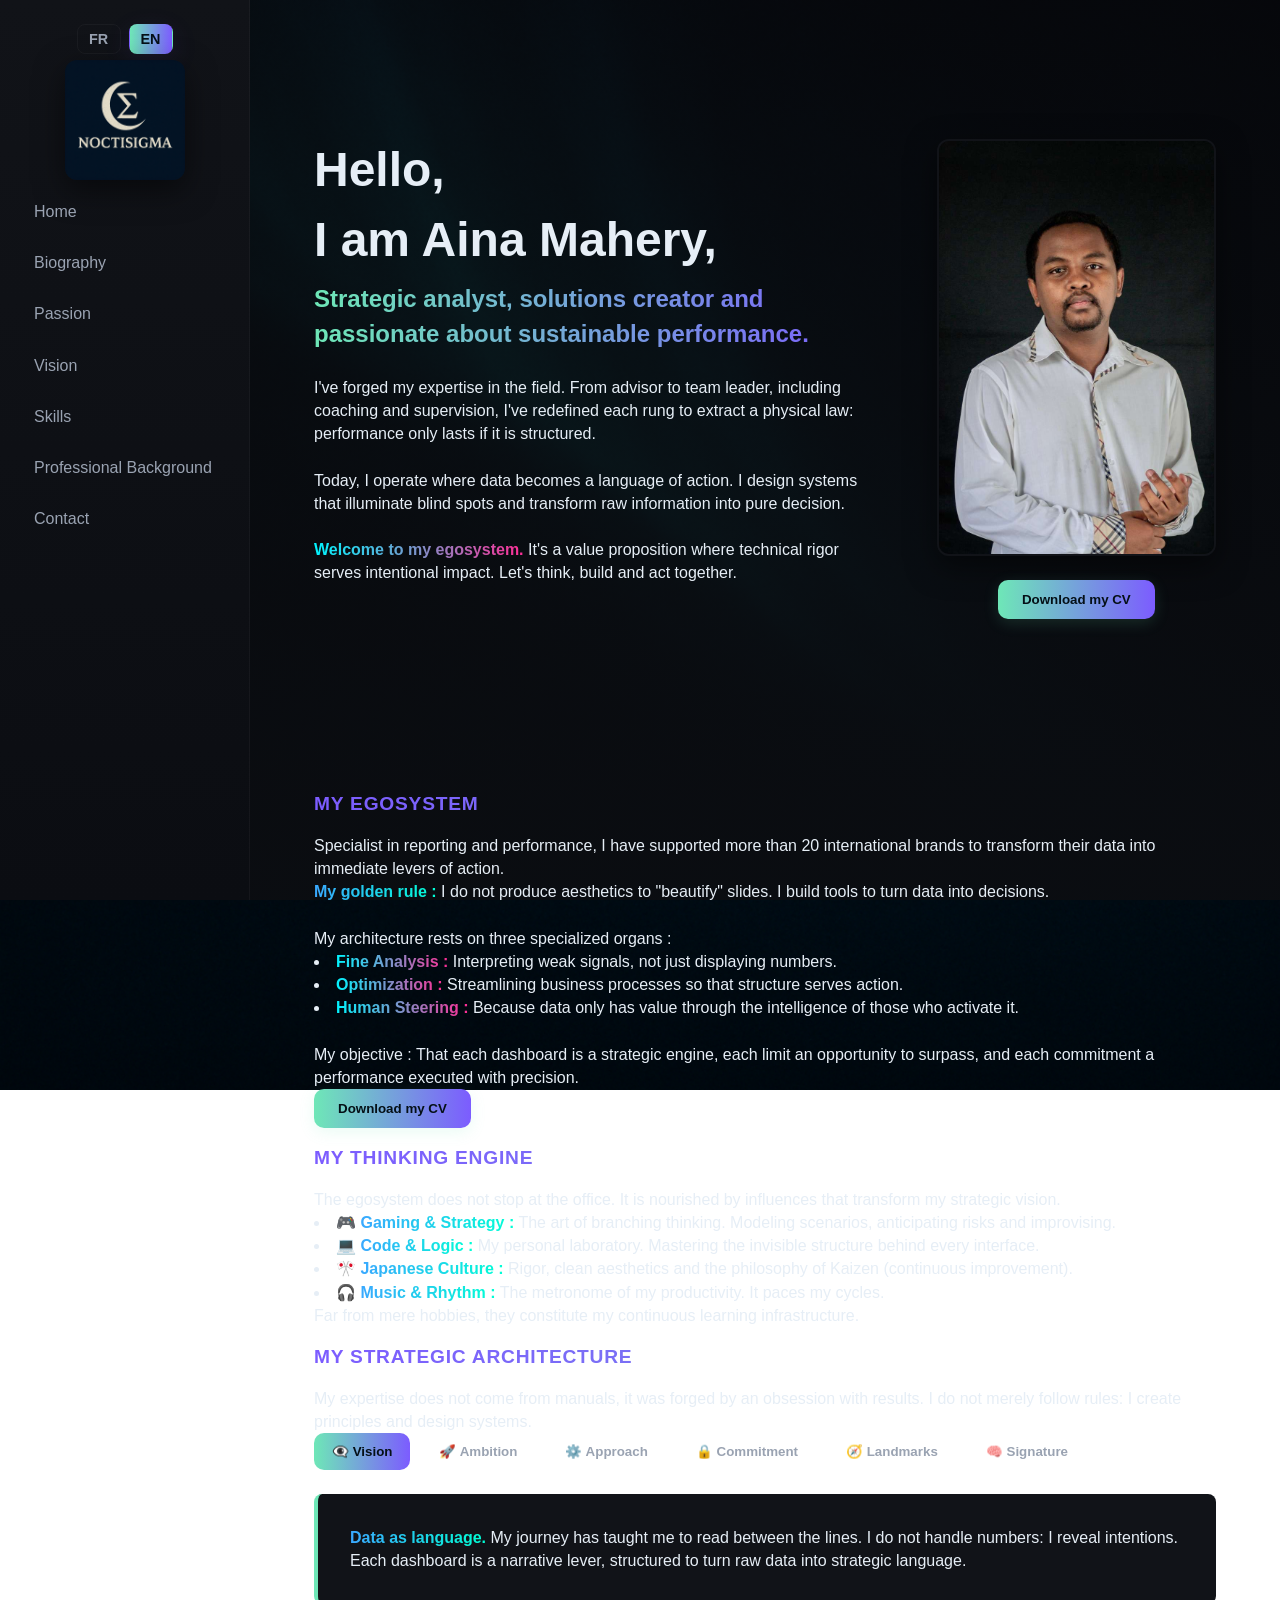
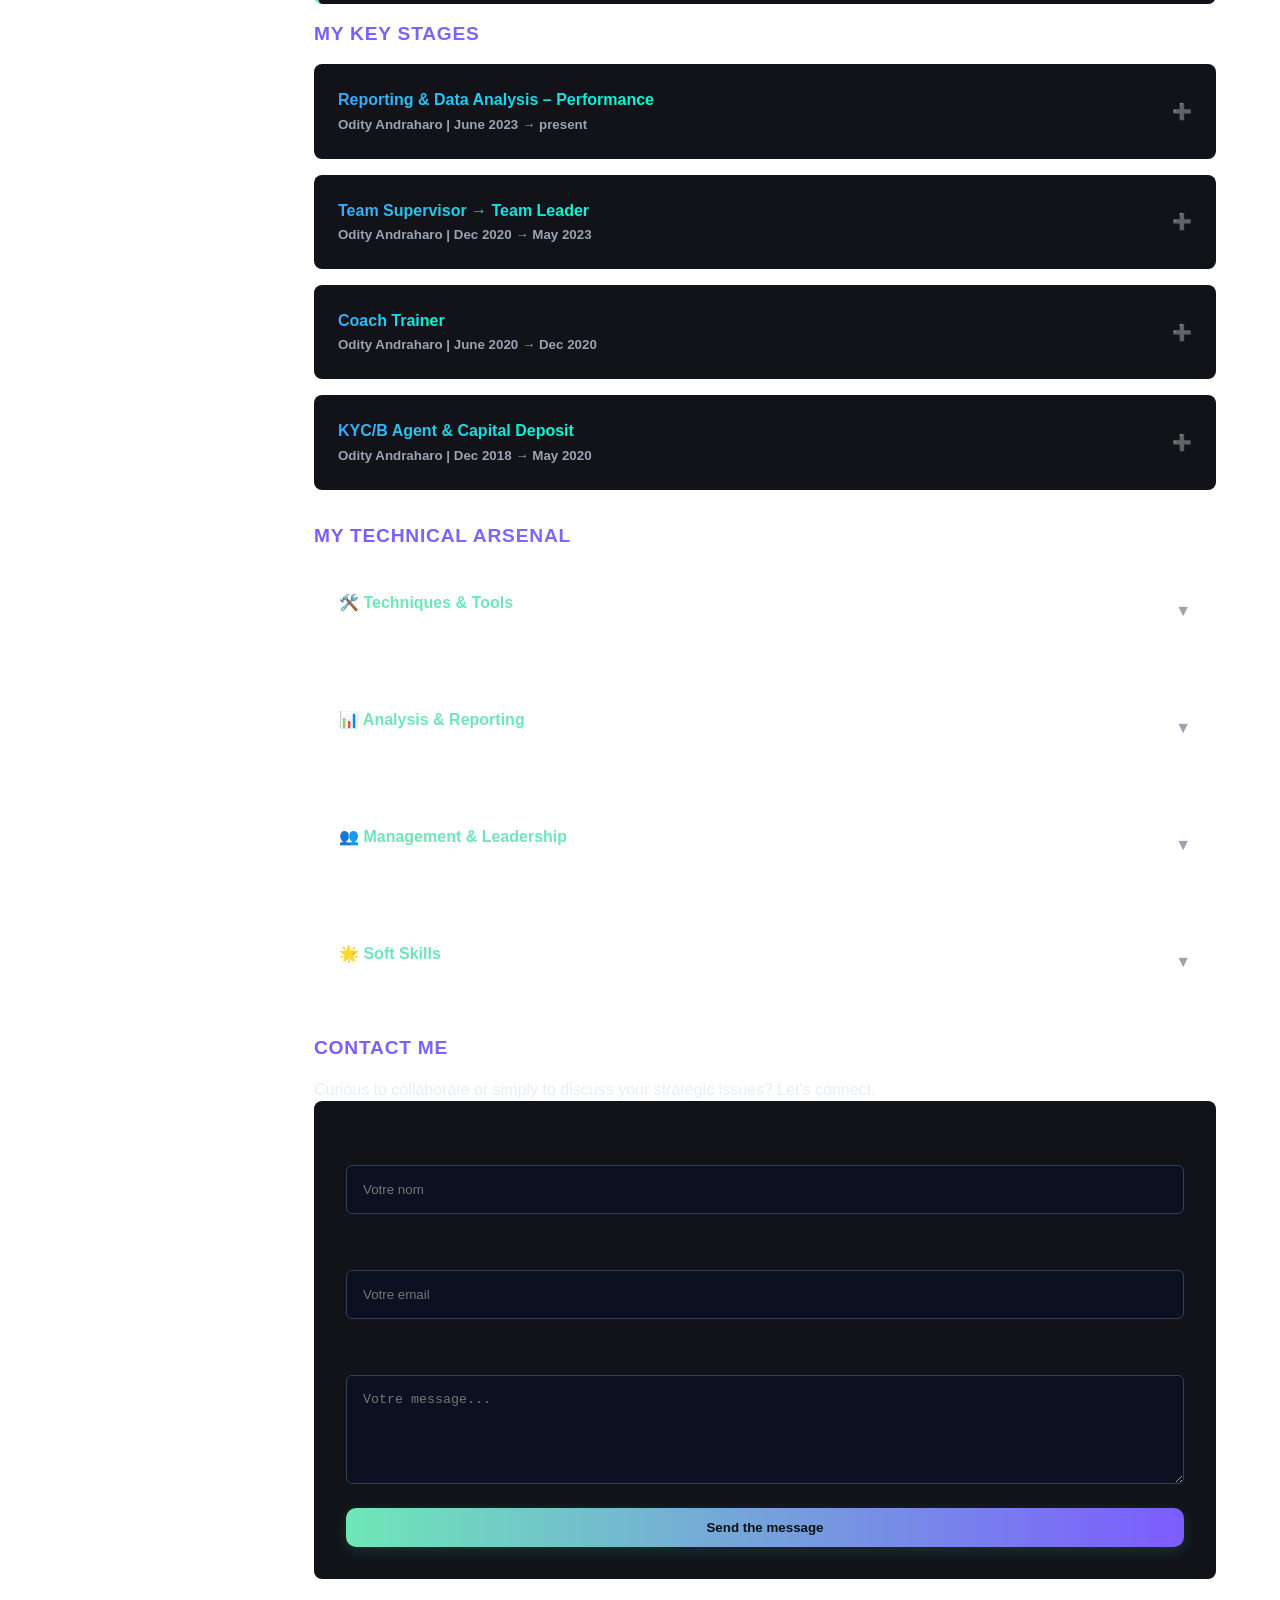
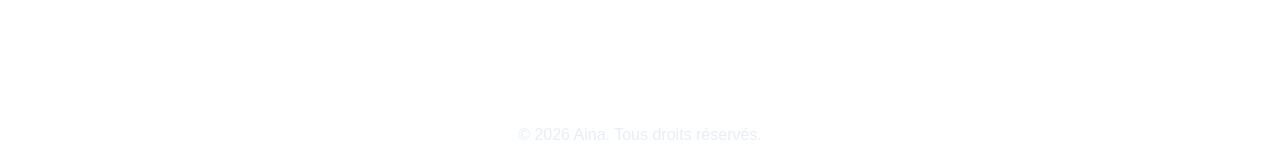
==== index.html @ 8b0f6bcb "Refactor index.html for improved structure and functionality Updated the HTML structure and added la" ====
<!DOCTYPE html>
<html lang="fr">
<head>
  <meta charset="UTF-8">
  <meta name="viewport" content="width=device-width, initial-scale=1.0, maximum-scale=1.0, user-scalable=no">
  <title>Noctisigma - Portfolio</title>
  <meta name="description" content="Portfolio d'analyste stratégique — reporting, optimisation et solutions data.">
  <link rel="icon" href="favicon.ico" />
  <link rel="stylesheet" href="form-pt.css" />
</head>
<body>
  <header>
<nav class="sidebar">
<div class="lang-switch" role="toolbar" aria-label="Choix de la langue">
  <button type="button" class="lang-btn" data-lang="fr" aria-pressed="false">FR</button>
  <button type="button" class="lang-btn" data-lang="en" aria-pressed="false">EN</button>
</div>
    <div class="logo-title">
      <img src="logo-noctisigma.png" alt="Logo Noctisigma" class="logo" />
      <h1>Noctisigma</h1>
    </div>
  <ul class="nav-links">
    <li><a href="#greeting-name" id="nav-home"></a></li>
    <li><a href="#about-title" id="nav-about"></a></li>
    <li><a href="#passion-title" id="nav-passion"></a></li>
    <li><a href="#strategic-title" id="nav-strategy"></a></li>
    <li><a href="#skills-title" id="nav-skills"></a></li>
    <li><a href="#experience-title" id="nav-experience"></a></li>
    <li><a href="#connection-title" id="nav-connection"></a></li>
  </ul>
</nav>

  </header>

  <main>
      <div class="container">
    <section class="intro intro-section">
      <div class="left">
        <h2 id="greeting-name"></h2>
        <p id="greeting-role" class="subtitle"></p>
        <p id="greeting-description" class="intro-text"></p>

        <h3 id="profile-title" class="gradient-text"></h3>
        <p id="profile-text"></p>
      </div>

      <div class="right">
        <img src="photo-aina.JPEG" alt="Photo de Aina" class="photo" />
  <button class="download-cv" onclick="window.location.href='CV.pdf'"></button>
      </div>
    </section>


    <section class="content">
      <h3 id="about-title" class="gradient-text"></h3>
      <p id="about-text"></p>
  <button class="download-cv" onclick="window.location.href='CV.pdf'"></button>


      <h3 id="passion-title" class="gradient-text"></h3>
      <p id="passion-description"></p>

      <h3 id="strategic-title" class="gradient-text"></h3>
      <p id="strategic-text"></p>
      <div id="arch-buttons" class="arch-buttons"></div>
      <div id="arch-content" class="arch-content"></div>

      <h3 id="experience-title" class="gradient-text"></h3>
      <div id="experience-list" class="accordion"></div>

      <h3 id="skills-title" class="gradient-text"></h3>
      <ul id="skills-list"></ul>

      <h3 id="connection-title" class="gradient-text"></h3>
      <p id="connection-text"></p>
      <form id="contact-form">
      <label for="name"></label>
      <input type="text" id="name" name="name" placeholder="Votre nom" required>
      <label for="email"></label>
      <input type="email" id="email" name="email" placeholder="Votre email" required>
      <label for="message"></label>
      <textarea id="message" name="message" rows="5" placeholder="Votre message..." required></textarea>

    <button type="submit"></button>
  </form>

    </section>
    </div>
  </main>

  <footer>
<div style="text-align: center;">
<p>&copy; 2026 Aina. Tous droits réservés.</p>
</div>

  </footer>
  <script src="script-portfolio.js"></script>
  <script>
document.addEventListener('DOMContentLoaded', function () {
  const langButtons = document.querySelectorAll('.lang-switch .lang-btn');
  if (!langButtons.length) return;

  const STORAGE_KEY = 'site_lang';
  const stored = localStorage.getItem(STORAGE_KEY);
  const navLang = navigator.language ? navigator.language.toLowerCase() : '';
  const initial = stored || (navLang.startsWith('fr') ? 'fr' : 'en');

  function setActiveLang(lang, persist = true) {
    langButtons.forEach(btn => {
      const isActive = btn.dataset.lang === lang;
      btn.classList.toggle('active', isActive);
      btn.setAttribute('aria-pressed', isActive ? 'true' : 'false');
    });
    if (persist) localStorage.setItem(STORAGE_KEY, lang);
    document.dispatchEvent(new CustomEvent('lang:changed', { detail: { lang } }));
  }
  setActiveLang(initial, false);

  langButtons.forEach(btn => {
    btn.addEventListener('click', (e) => {
      const lang = btn.dataset.lang;
      if (!lang) return;
      setActiveLang(lang, true);
    });
  });
});
</script>
</body>
</html>
---- form-pt.css ----
:root {
  --bg-color: #0b1120;
  --surface-color: #111318;
  --text-primary: #e6eef6;
  --text-secondary: #9aa3b2;
  --accent-color: #6ee7b7;
  --accent-hover: #7c5cff;
  --glass: rgba(255,255,255,0.03);
  --glass-2: rgba(255,255,255,0.02);
  --glass-border: rgba(255,255,255,0.04);
  --radius: 14px;
  --sidebar-width: 250px;
  --max-width: 1100px;
  --gap: 22px;
  --font-family: Inter, "Segoe UI", Roboto, "Helvetica Neue", Arial, sans-serif;
  --transition: all 0.3s ease;
  --content-gutter: 4rem;
  font-family: var(--font-family);
  -webkit-font-smoothing: antialiased;
  -moz-osx-font-smoothing: grayscale;
}

*,
*::before,
*::after {
  box-sizing: border-box;
  margin: 0;
  padding: 0;
}

body {
  background:
    linear-gradient(180deg, rgba(7,7,10,0.85) 0%, rgba(11,13,17,0.95) 100%),
    url('fond-pt.png');
  background-size: cover;
  background-position: center;
  background-attachment: fixed;
  background-repeat: no-repeat;
  color: var(--text-primary);
  min-height: 100vh;
  line-height: 1.45;
  padding: 0;
  margin: 0;
  padding-bottom: 0;
}

header {
  width: var(--sidebar-width);
  height: 100vh;
  position: fixed;
  top: 0;
  left: 0;

  display: flex;
  flex-direction: column;
  padding: 24px;
  gap: var(--gap);

  background: linear-gradient(180deg, var(--surface-color), #0b0d12);
  border-right: 1px solid var(--glass-border);
  z-index: 100;
}

.gradient-text {
  display: inline-block;
  width: fit-content;

  background: linear-gradient(
    90deg,
    var(--accent-hover),
    var(--accent-color)
  );

  background-size: 250% 100%;
  background-position: 0% 50%;

  -webkit-background-clip: text;
  -webkit-text-fill-color: transparent;
  background-clip: text;
  color: transparent;
}

strong {
  background: linear-gradient(
    90deg,
    #00f5ff,
    #ff2d95
  );

  -webkit-background-clip: text;
  -webkit-text-fill-color: transparent;
  background-clip: text;
  color: transparent;
}

b {
  background: linear-gradient(
    90deg,
    #3aa8ff,
    #00ffd5
  );

  -webkit-background-clip: text;
  -webkit-text-fill-color: transparent;
  background-clip: text;
  color: transparent;
}

.logo-title {
  width: 100%;
  padding: 6px;
  margin: 0 0 0.5rem 0;
  display: flex;
  flex-direction: column;
  align-items: center;
  gap: 8px;
}

.logo {
  width: auto;
  max-width: 120px;
  height: auto;
  border-radius: 12px;
  object-fit: contain;
  box-shadow: 0 10px 30px rgba(0,0,0,0.5);
  transition: transform 0.3s ease;
}
.logo:hover { transform: scale(1.03); }
.logo-title h1 { display: none; }

.lang-switch {
  display: flex;
  gap: 8px;
  align-items: center;
  justify-content: center;
}

.lang-switch .lang-btn {
  background: transparent;
  border: 1px solid var(--glass-border);
  color: var(--text-secondary);
  padding: 6px 10px;
  border-radius: 8px;
  cursor: pointer;
  font-weight: 700;
  font-size: .9rem;
  min-width: 44px;
  transition: transform .18s ease, box-shadow .18s ease, background .18s ease;
  -webkit-tap-highlight-color: transparent;
}

.lang-switch .lang-btn:hover,
.lang-switch .lang-btn:focus {
  transform: translateY(-2px);
  outline: none;
  box-shadow: 0 6px 16px rgba(0,0,0,0.45);
}

.lang-switch .lang-btn.active,
.lang-switch .lang-btn[aria-pressed="true"] {
  background: linear-gradient(90deg, var(--accent-color), var(--accent-hover));
  color: #051017;
  border-color: transparent;
  box-shadow: 0 8px 28px rgba(124,92,255,0.10);
  transform: none;
}


.nav-links {
  list-style: none;
  display: flex;
  flex-direction: column;
  gap: 1rem;
  margin: 0;
  margin-top: auto;
  align-items: flex-start;
  width: 100%;
}
.nav-links a {
  text-decoration: none;
  color: var(--text-secondary);
  font-weight: 500;
  transition: var(--transition);
  display: inline-block;
  padding: 6px 10px;
  border-radius: 8px;
  width: 100%;
}
.nav-links a:hover, .nav-links a:focus {
  color: var(--accent-color);
  background: var(--glass);
  padding-left: 10px;
  border-radius: 8px;
  outline: none;
  box-sizing: border-box;
}

:focus-visible {
  outline: 3px solid rgba(110,231,183,0.12);
  outline-offset: 2px;
}

main {
  margin-left: var(--sidebar-width);
  min-height: 100vh;
  display: flex;
  justify-content: center;
}

.container {
  width: 100%;
  max-width: var(--max-width);
  padding: 4rem;
}

section {
  margin-bottom: 5rem;
  animation: fadeIn 0.8s ease-out;
}
@keyframes fadeIn {
  from { opacity: 0; transform: translateY(6px); } 
  to   { opacity: 1; transform: translateY(0); }
}

h3, .content h3 {
  font-size: 1.2rem;
  width: 100%;
  margin-bottom: 1rem;
  text-transform: uppercase;
  display: block;
  clear: both;
  font-weight: 700;
  letter-spacing: .04em;
}

h3::before, .content h3::before {
  content: "";
  display: block;
  height: 1rem;
  width: 100%;
}

.intro-section {
  display: flex;
  align-items: center;
  gap: 4rem;
  min-height: 70vh;
}
.intro-section .left { flex: 1; }
.intro-section .right {
  flex: 0.5;
  display: flex;
  flex-direction: column;
  align-items: center;
  gap: 1.5rem;
}

#greeting-name { font-size: 3rem; margin-bottom: 0.5rem; }
.subtitle {
  font-size: 1.5rem;
  background: linear-gradient(90deg, var(--accent-color), var(--accent-hover));
  -webkit-background-clip: text;
  -webkit-text-fill-color: transparent;
  background-clip: text;
  font-weight: 800;
  margin-bottom: 1.5rem;
  display: inline-block;
}
.photo {
  width: 100%;
  max-width: 300px;
  border-radius: 12px;
  box-shadow: 0 10px 30px rgba(0,0,0,0.5);
  border: 2px solid var(--surface-color);
}

button {
  background-color: var(--accent-color);
  display:inline-block;
  color:#051017;
  border: none;
  padding: 10px 20px;
  border-radius: 6px;
  cursor: pointer;
  font-weight: bold;
  transition: var(--transition);
}
.download-cv, #contact-form button[type="submit"] {
  background: linear-gradient(90deg, var(--accent-color), var(--accent-hover)) !important;
  color: #051017 !important;
  border: none;
  padding: 12px 24px;
  border-radius: 10px;
  cursor: pointer;
  font-weight: 700;
  transition: var(--transition);
  display: inline-block;
  box-shadow: 0 4px 15px rgba(110, 231, 183, 0.15);
}
button:hover, .download-cv:hover {
  transform: translateY(-2px);
  box-shadow: 0 6px 20px rgba(124, 92, 255, 0.3);
  filter: brightness(1.1);
}

.arch-buttons { display:flex; flex-wrap:wrap; gap:10px; margin-bottom:1.5rem; }
.arch-btn {
  background-color: var(--glass-2);
  color: var(--text-secondary);
  border: 1px solid var(--glass-border);
  padding: 10px 18px;
  border-radius: 10px;
}
.arch-btn.active {
  background: linear-gradient(90deg, var(--accent-color), var(--accent-hover)) !important;
  color: #051017 !important;
  border: none;
}

.arch-content-box { background-color: var(--surface-color); padding:2rem; border-radius:8px; border-left:4px solid var(--accent-color); }

.accordion-item {
  background-color: var(--surface-color);
  margin-bottom: 1rem;
  border-radius: 8px;
  overflow: hidden;
}
.accordion-header {
  padding: 1.5rem;
  cursor: pointer;
  font-weight: bold;
  display: flex;
  justify-content: space-between;
  align-items: center;
  transition: var(--transition);
}
.accordion-header:hover { background-color: #2a3a52; }
.accordion-body {
  padding: 0 1.5rem;
  max-height: 0;
  overflow: hidden;
  transition: max-height 0.4s ease;
  color: var(--text-secondary);
}
.accordion-body.active {
  padding: 1.5rem;
  max-height: 500px;
  border-top: 1px solid #334155;
}

#skills-list { display: flex; flex-direction: column; gap: 1rem; list-style: none; padding: 0; }
.skill-card {
  background-color: var(--glass-2);
  border: 1px solid var(--glass-border);
  border-radius: var(--radius);
  margin-bottom: 12px;
  overflow: hidden;
}
.skill-card:hover {
  border-color: var(--accent-color);
  background-color: #243146;
}
.skill-card-header {
  padding: 1.5rem;
  display: flex;
  justify-content: space-between;
  align-items: center;
}
.skill-card-header h4 { color: var(--text-primary); font-size: 1rem; }
.skill-card-icon { transition: transform 0.3s ease; color: var(--text-secondary); }
.skill-card-content {
  max-height: 0;
  opacity: 0;
  transition: all 0.4s ease-in-out;
  padding: 0 1.5rem;
  background-color: rgba(0, 0, 0, 0.1);
}
.skill-card-content ul { padding: 1rem 0 1.5rem 1.5rem; margin: 0; color: var(--text-secondary); }
.skill-card-content li { margin-bottom: 0.5rem; }
.skill-card.active { border-color: var(--accent-color); background-color: var(--glass); }
.skill-card.active .skill-card-content { max-height: 500px; opacity: 1; padding: 0 1.5rem 1rem 1.5rem; }
.skill-card.active .skill-card-icon { transform: rotate(180deg); }
.skill-card h4 { color: var(--accent-color); margin-bottom: 1rem; }
.skill-card ul { margin-left: 1.5rem; color: var(--text-secondary); }

form {
  background-color: var(--surface-color);
  padding: 2rem;
  border-radius: 8px;
  display: flex;
  flex-direction: column;
  gap: 1.5rem;
}
input, textarea {
  background-color: var(--bg-color);
  border: 1px solid #334155;
  color: var(--text-primary);
  padding: 1rem;
  border-radius: 6px;
  width: 100%;
  margin-top: 0.5rem;
}
input:focus, textarea:focus { outline: none; border-color: var(--accent-color); box-shadow: 0 6px 18px rgba(110,231,183,0.06); }

@media (max-width: 900px) {
  body { 
    padding-left: 0; 
    flex-direction: column; 
  }

  header {
    width: 100%;
    height: auto;
    position: relative;
    top: auto;
    left: auto;
    flex-direction: column;
    padding: 1.5rem;
    border-right: none;
    border-bottom: 1px solid var(--glass-border);
    background: var(--surface-color);
  }

  .logo-title { margin-bottom: 1rem; }
  .logo { max-width: 100px; }

  .nav-links { 
    flex-direction: row; 
    flex-wrap: wrap;
    justify-content: center;
    gap: 0.8rem; 
    margin-top: 1rem; 
  }

  .nav-links a { font-size: 14px; padding: 5px; }

  main {
    margin-left: 0;
    padding: 1.5rem;
    width: 100%;
  }

  .intro-section {
    flex-direction: column-reverse;
    gap: 2rem;
    text-align: center;
    min-height: auto;
    padding-top: 2rem;
  }

  .intro-section .left, .intro-section .right {
    width: 100%;
    flex: none;
  }

  #greeting-name { font-size: 2.2rem; }
  .subtitle { font-size: 1.2rem; }

  .photo {
    max-width: 200px;
    margin: 0 auto;
  }

  .skill-card-header { padding: 1rem; }
  form { padding: 1rem; }
  
  .arch-buttons { justify-content: center; }
}

@media (prefers-reduced-motion: reduce) {
  * { animation: none !important; transition: none !important; }
}
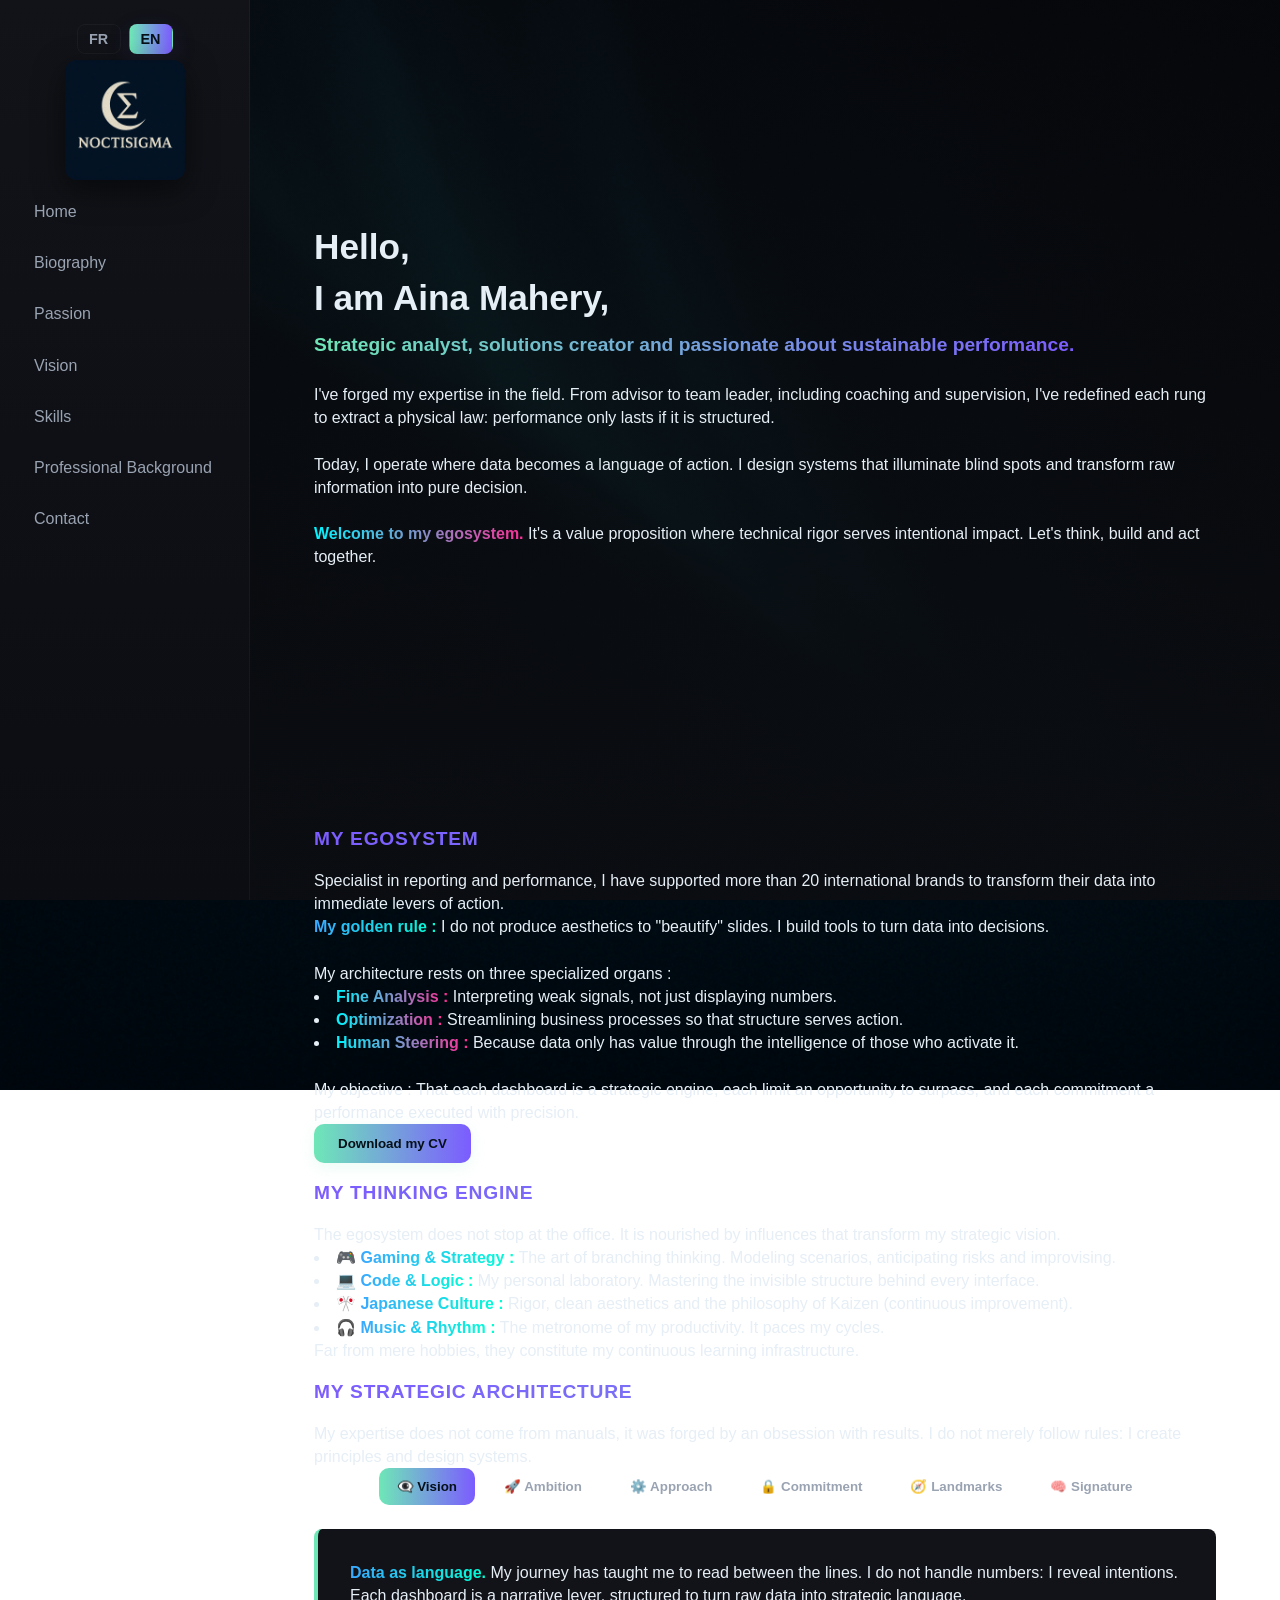
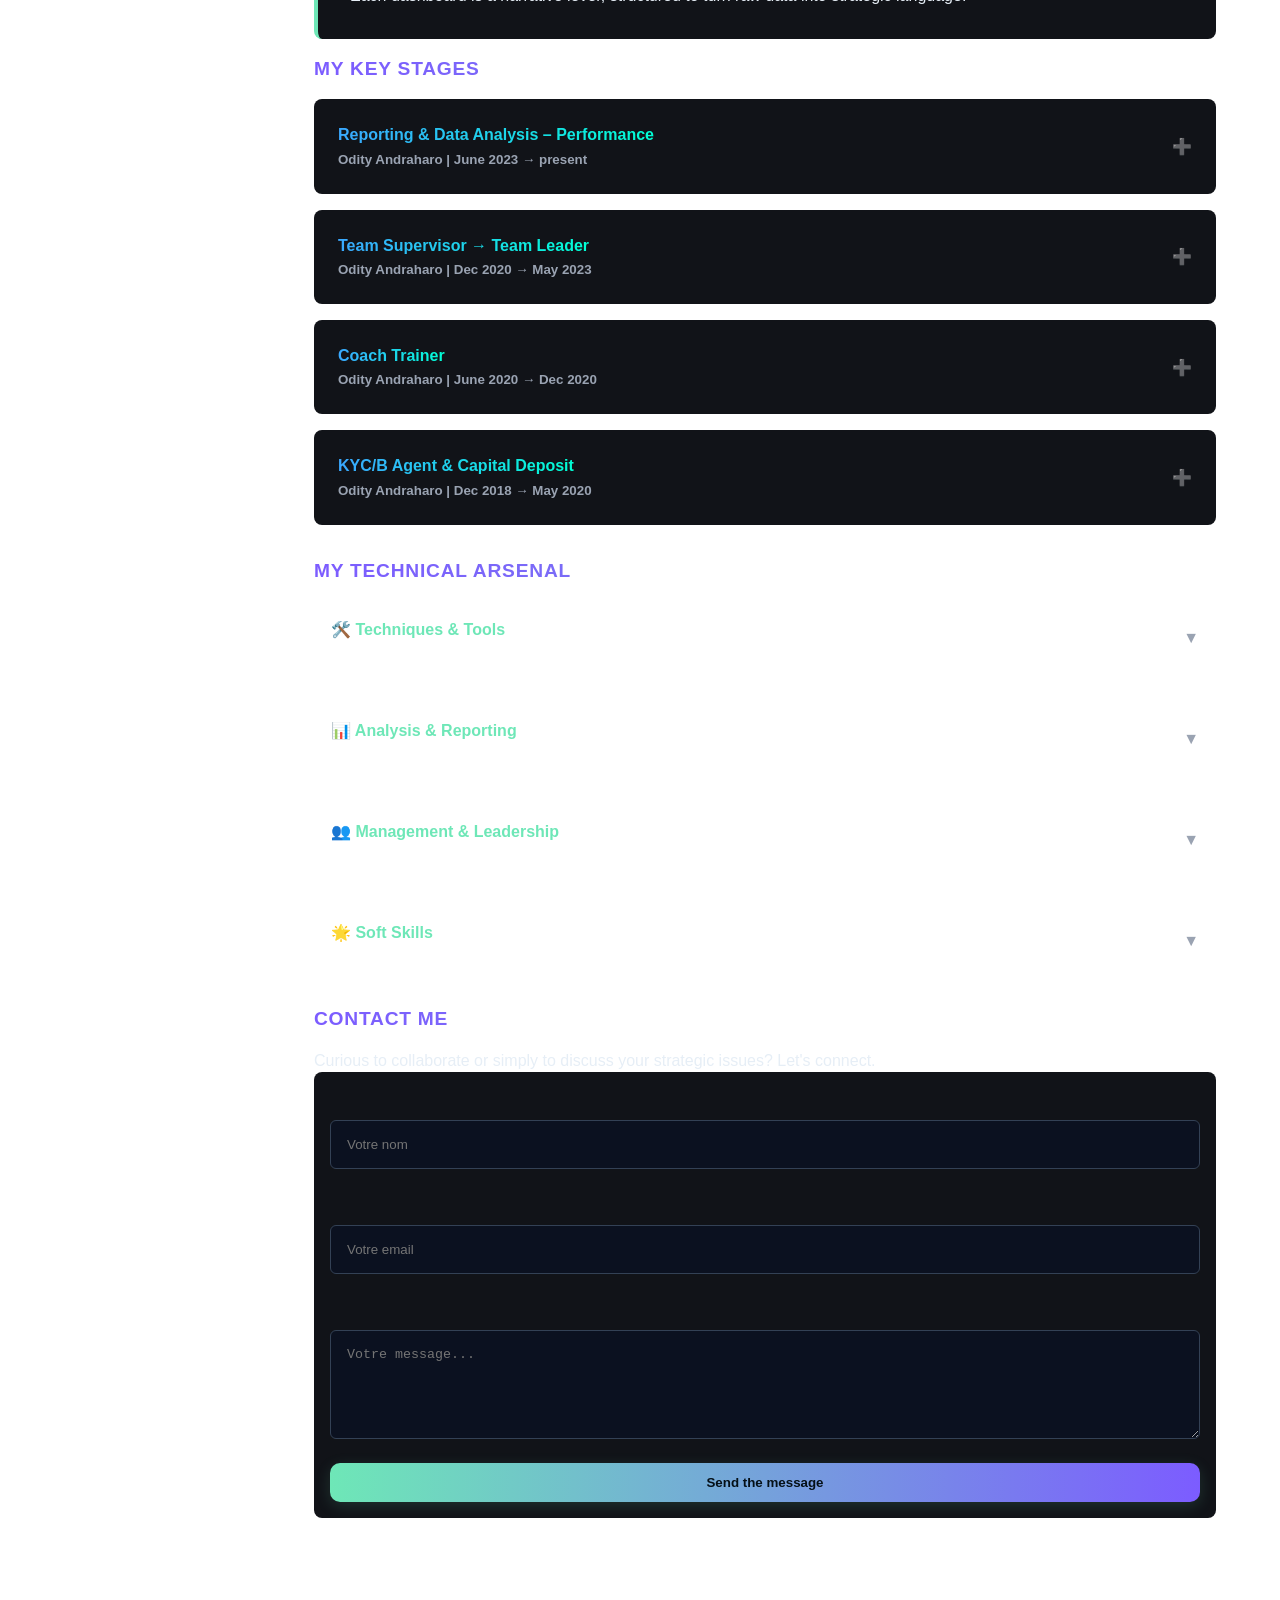
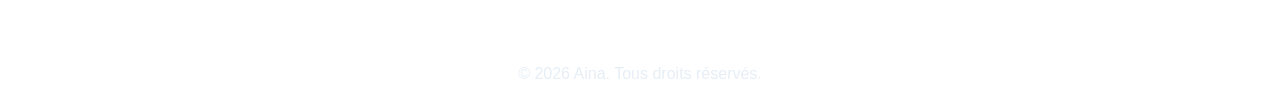
==== commit 520d87c4: "Menu adds" ====
--- a/index.html
+++ b/index.html
@@ -9,6 +9,7 @@
   <link rel="stylesheet" href="form-pt.css" />
 </head>
 <body>
+  <button class="menu-toggle" id="menu-toggle">MENU</button>
   <header>
 <nav class="sidebar">
 <div class="lang-switch" role="toolbar" aria-label="Choix de la langue">
@@ -128,3 +129,4 @@
 </body>
 </html>
 
+
--- a/form-pt.css
+++ b/form-pt.css
@@ -409,18 +409,36 @@
   }
 
   header {
-    width: 100%;
-    height: auto;
-    position: relative;
-    top: auto;
-    left: auto;
-    flex-direction: column;
-    padding: 1.5rem;
-    border-right: none;
-    border-bottom: 1px solid var(--glass-border);
+    position: fixed !important;
+    left: -260px;
+    top: 0;
+    width: 250px !important;
+    height: 100vh !important;
+    transition: left 0.3s ease-in-out;
+    z-index: 999;
     background: var(--surface-color);
-  }
-
+    box-shadow: 5px 0 15px rgba(0,0,0,0.5);
+  }
+  
+  header.active {
+    left: 0;
+  }
+  
+  .menu-toggle {
+    display: block;
+    position: fixed;
+    top: 20px;
+    left: 20px;
+    z-index: 1000;
+    background: var(--accent-color);
+    color: #000;
+    border: none;
+    padding: 10px;
+    border-radius: 8px;
+    cursor: pointer;
+    font-weight: bold;
+  }
+  
   .logo-title { margin-bottom: 1rem; }
   .logo { max-width: 100px; }
 
@@ -435,18 +453,16 @@
   .nav-links a { font-size: 14px; padding: 5px; }
 
   main {
-    margin-left: 0;
-    padding: 1.5rem;
-    width: 100%;
+    margin-left: 0 !important;
+    padding: 60px 20px 20px 20px !important;
+    width: 100% !important;
   }
 
   .intro-section {
     flex-direction: column-reverse;
-    gap: 2rem;
     text-align: center;
-    min-height: auto;
-    padding-top: 2rem;
-  }
+  }
+}
 
   .intro-section .left, .intro-section .right {
     width: 100%;
@@ -466,7 +482,12 @@
   
   .arch-buttons { justify-content: center; }
 }
+  .arch-btn {
+    white-space: nowrap;
+    flex: 0 0 auto;
+  }
 
 @media (prefers-reduced-motion: reduce) {
   * { animation: none !important; transition: none !important; }
 }
+
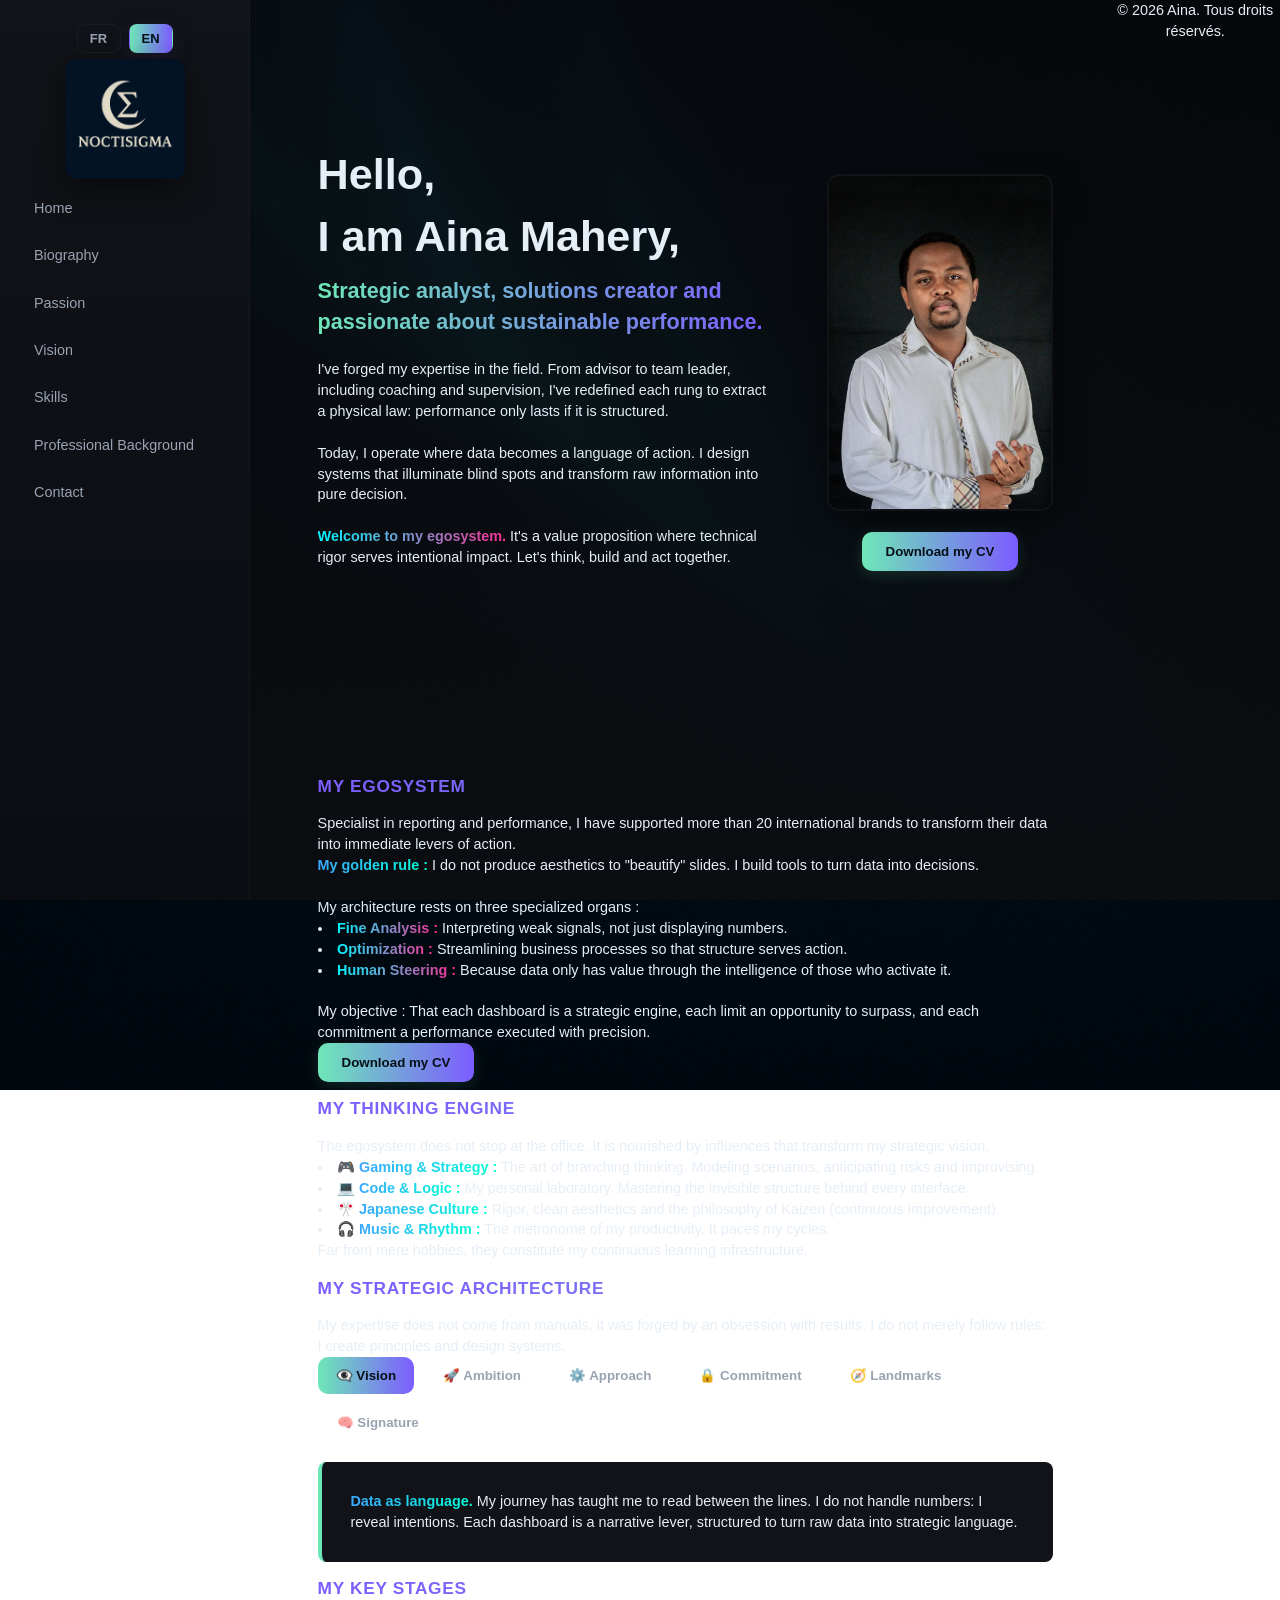
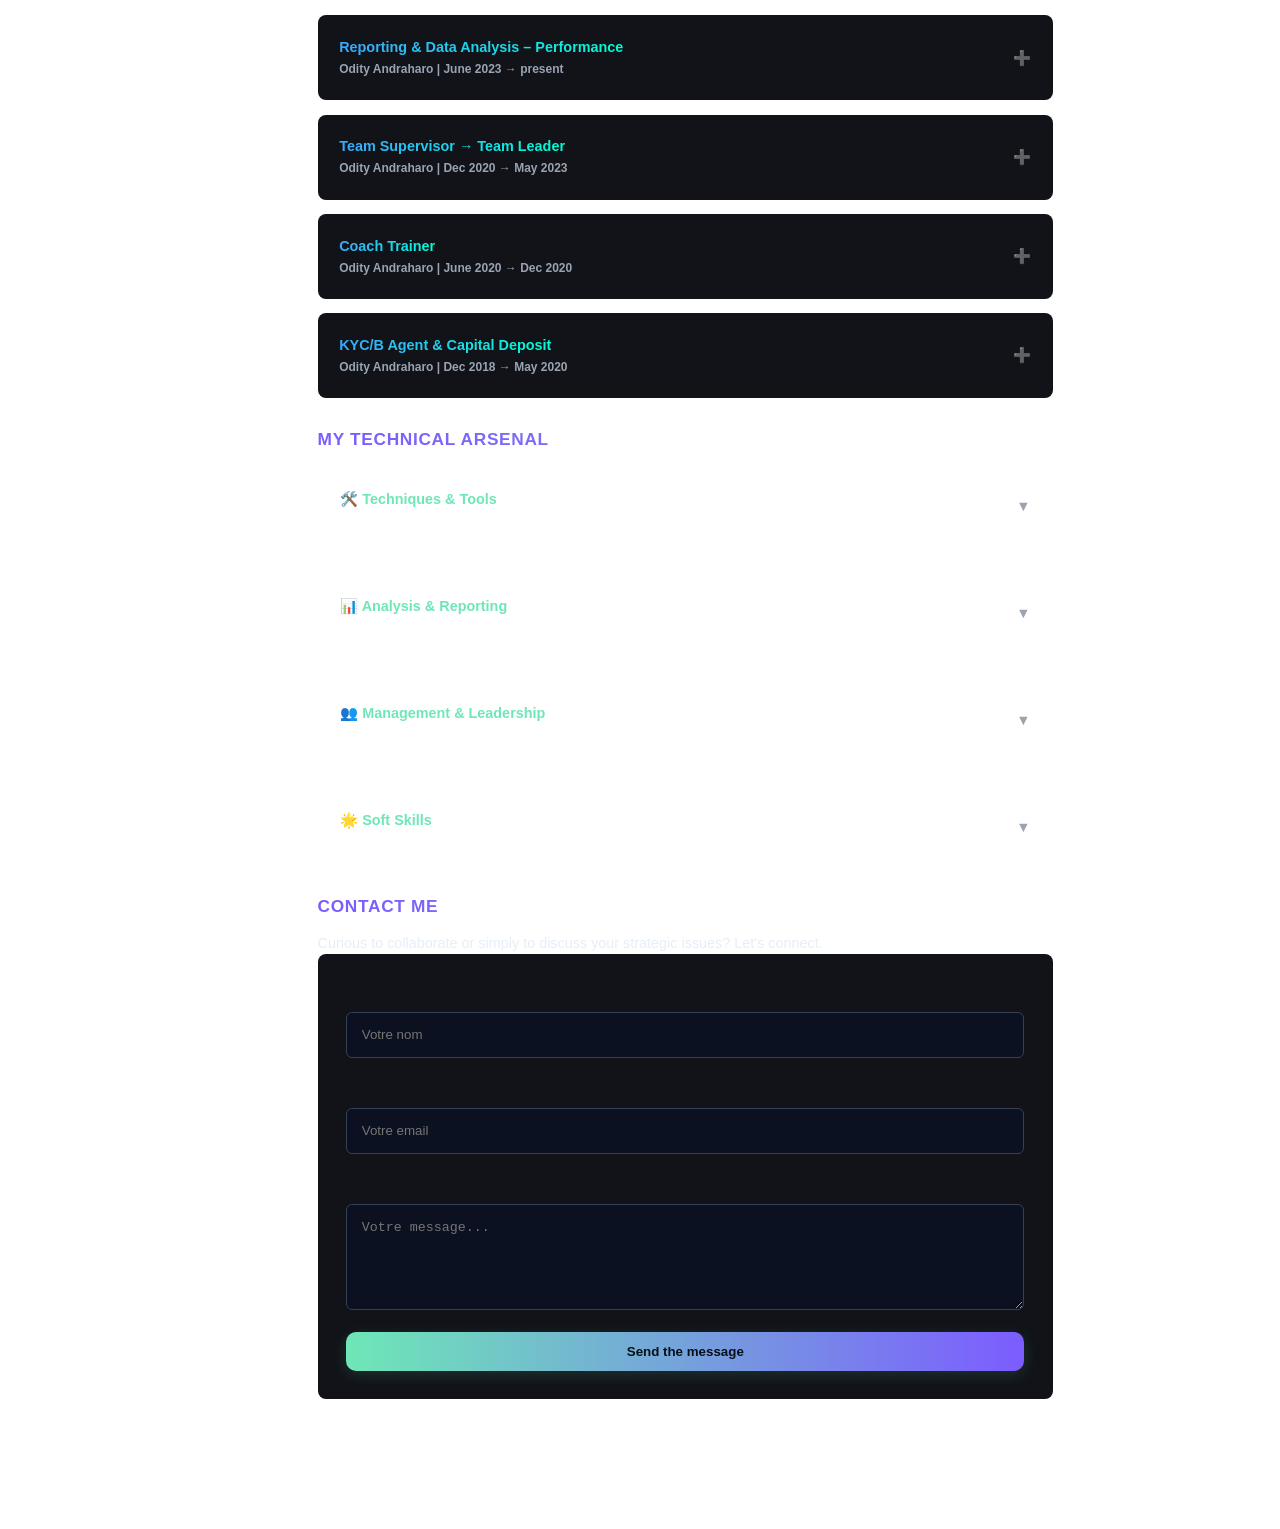
==== commit 64a175c5: "Button à jour" ====
--- a/index.html
+++ b/index.html
@@ -47,7 +47,7 @@
 
       <div class="right">
         <img src="photo-aina.JPEG" alt="Photo de Aina" class="photo" />
-  <button class="download-cv" onclick="window.location.href='CV.pdf'"></button>
+ <button id="download-cv-btn" class="download-cv" type="button" aria-label="Télécharger le CV"></button>
       </div>
     </section>
 
@@ -55,7 +55,7 @@
     <section class="content">
       <h3 id="about-title" class="gradient-text"></h3>
       <p id="about-text"></p>
-  <button class="download-cv" onclick="window.location.href='CV.pdf'"></button>
+  <button id="download-cv-btn" class="download-cv" type="button" aria-label="Télécharger le CV"></button>
 
 
       <h3 id="passion-title" class="gradient-text"></h3>
@@ -130,3 +130,4 @@
 </html>
 
 
+
--- a/form-pt.css
+++ b/form-pt.css
@@ -28,6 +28,10 @@
   padding: 0;
 }
 
+html {
+  font-size: 90%;
+}
+
 body {
   background:
     linear-gradient(180deg, rgba(7,7,10,0.85) 0%, rgba(11,13,17,0.95) 100%),
@@ -42,6 +46,8 @@
   padding: 0;
   margin: 0;
   padding-bottom: 0;
+  padding-left: 0;
+  display: flex;
 }
 
 header {
@@ -50,15 +56,17 @@
   position: fixed;
   top: 0;
   left: 0;
-
   display: flex;
   flex-direction: column;
   padding: 24px;
   gap: var(--gap);
-
   background: linear-gradient(180deg, var(--surface-color), #0b0d12);
   border-right: 1px solid var(--glass-border);
   z-index: 100;
+}
+
+.menu-toggle {
+  display: none;
 }
 
 .gradient-text {
@@ -133,6 +141,7 @@
   gap: 8px;
   align-items: center;
   justify-content: center;
+  z-index: 2100;
 }
 
 .lang-switch .lang-btn {
@@ -201,7 +210,7 @@
 }
 
 main {
-  margin-left: var(--sidebar-width);
+  margin-left: calc(var(--sidebar-width) + 10px);
   min-height: 100vh;
   display: flex;
   justify-content: center;
@@ -404,40 +413,42 @@
 
 @media (max-width: 900px) {
   body { 
-    padding-left: 0; 
+    padding-left: 0 !important; 
     flex-direction: column; 
   }
 
   header {
     position: fixed !important;
-    left: -260px;
+    left: -100%;
     top: 0;
-    width: 250px !important;
+    width: 260px !important;
     height: 100vh !important;
-    transition: left 0.3s ease-in-out;
-    z-index: 999;
+    transition: left 0.4s cubic-bezier(0.4, 0, 0.2, 1);
+    z-index: 1000;
     background: var(--surface-color);
     box-shadow: 5px 0 15px rgba(0,0,0,0.5);
   }
   
   header.active {
-    left: 0;
+    left: 0 !important;
   }
   
   .menu-toggle {
-    display: block;
+    display: block !important;
     position: fixed;
-    top: 20px;
-    left: 20px;
-    z-index: 1000;
+    top: 15px;
+    right: 15px;
+    left: auto;
+    z-index: 2000;
     background: var(--accent-color);
     color: #000;
     border: none;
-    padding: 10px;
+    padding: 10px 15px;
     border-radius: 8px;
     cursor: pointer;
     font-weight: bold;
   }
+
   
   .logo-title { margin-bottom: 1rem; }
   .logo { max-width: 100px; }
@@ -454,15 +465,17 @@
 
   main {
     margin-left: 0 !important;
-    padding: 60px 20px 20px 20px !important;
+    padding: 80px 20px 20px 20px !important;
     width: 100% !important;
   }
 
-  .intro-section {
+ .intro-section {
     flex-direction: column-reverse;
     text-align: center;
-  }
-}
+    gap: 20px;
+    align-items: center;
+    padding-top: 8px;
+  }
 
   .intro-section .left, .intro-section .right {
     width: 100%;
@@ -473,21 +486,73 @@
   .subtitle { font-size: 1.2rem; }
 
   .photo {
-    max-width: 200px;
+    max-width: 180px;
+    width: auto;
     margin: 0 auto;
+    flex-shrink: 0;
   }
 
   .skill-card-header { padding: 1rem; }
   form { padding: 1rem; }
   
-  .arch-buttons { justify-content: center; }
-}
+  .arch-buttons {
+    display: grid;
+    grid-template-columns: repeat(2, minmax(0, 1fr));
+    gap: 10px;
+    width: 100%;
+    align-items: center;
+    justify-items: stretch;
+  }
+
   .arch-btn {
-    white-space: nowrap;
-    flex: 0 0 auto;
-  }
+    width: 100%;
+    white-space: normal;
+    display: inline-flex;
+    justify-content: center;
+    align-items: center;
+    padding: 8px 12px;
+    box-sizing: border-box;
+  }
+
+  .arch-buttons .arch-btn:last-child {
+    justify-self: stretch;
+    max-width: none;
+  }
+
+  .arch-content-box {
+    margin-top: 10px;
+    padding: 1rem;
+    font-size: 0.9rem;
+    max-height: 400px;
+    overflow-y: auto;
+  }
+
+  .lang-switch {
+    position: relative;
+    z-index: 2100;
+    margin-top: 8px;
+  }
+}
+
+@media (min-width: 901px) {
+  .menu-toggle {
+    display: none !important;
+    right: auto;
+    left: auto;
+  }
+}
+
+@media (max-width: 420px) {
+  #greeting-name { font-size: 1.8rem; line-height: 1.05; }
+  .photo { max-width: 140px; }
+  .subtitle { font-size: 1rem; }
+}
 
 @media (prefers-reduced-motion: reduce) {
   * { animation: none !important; transition: none !important; }
 }
 
+@media (min-width: 901px) {
+  html { font-size: 90%; }
+}
+
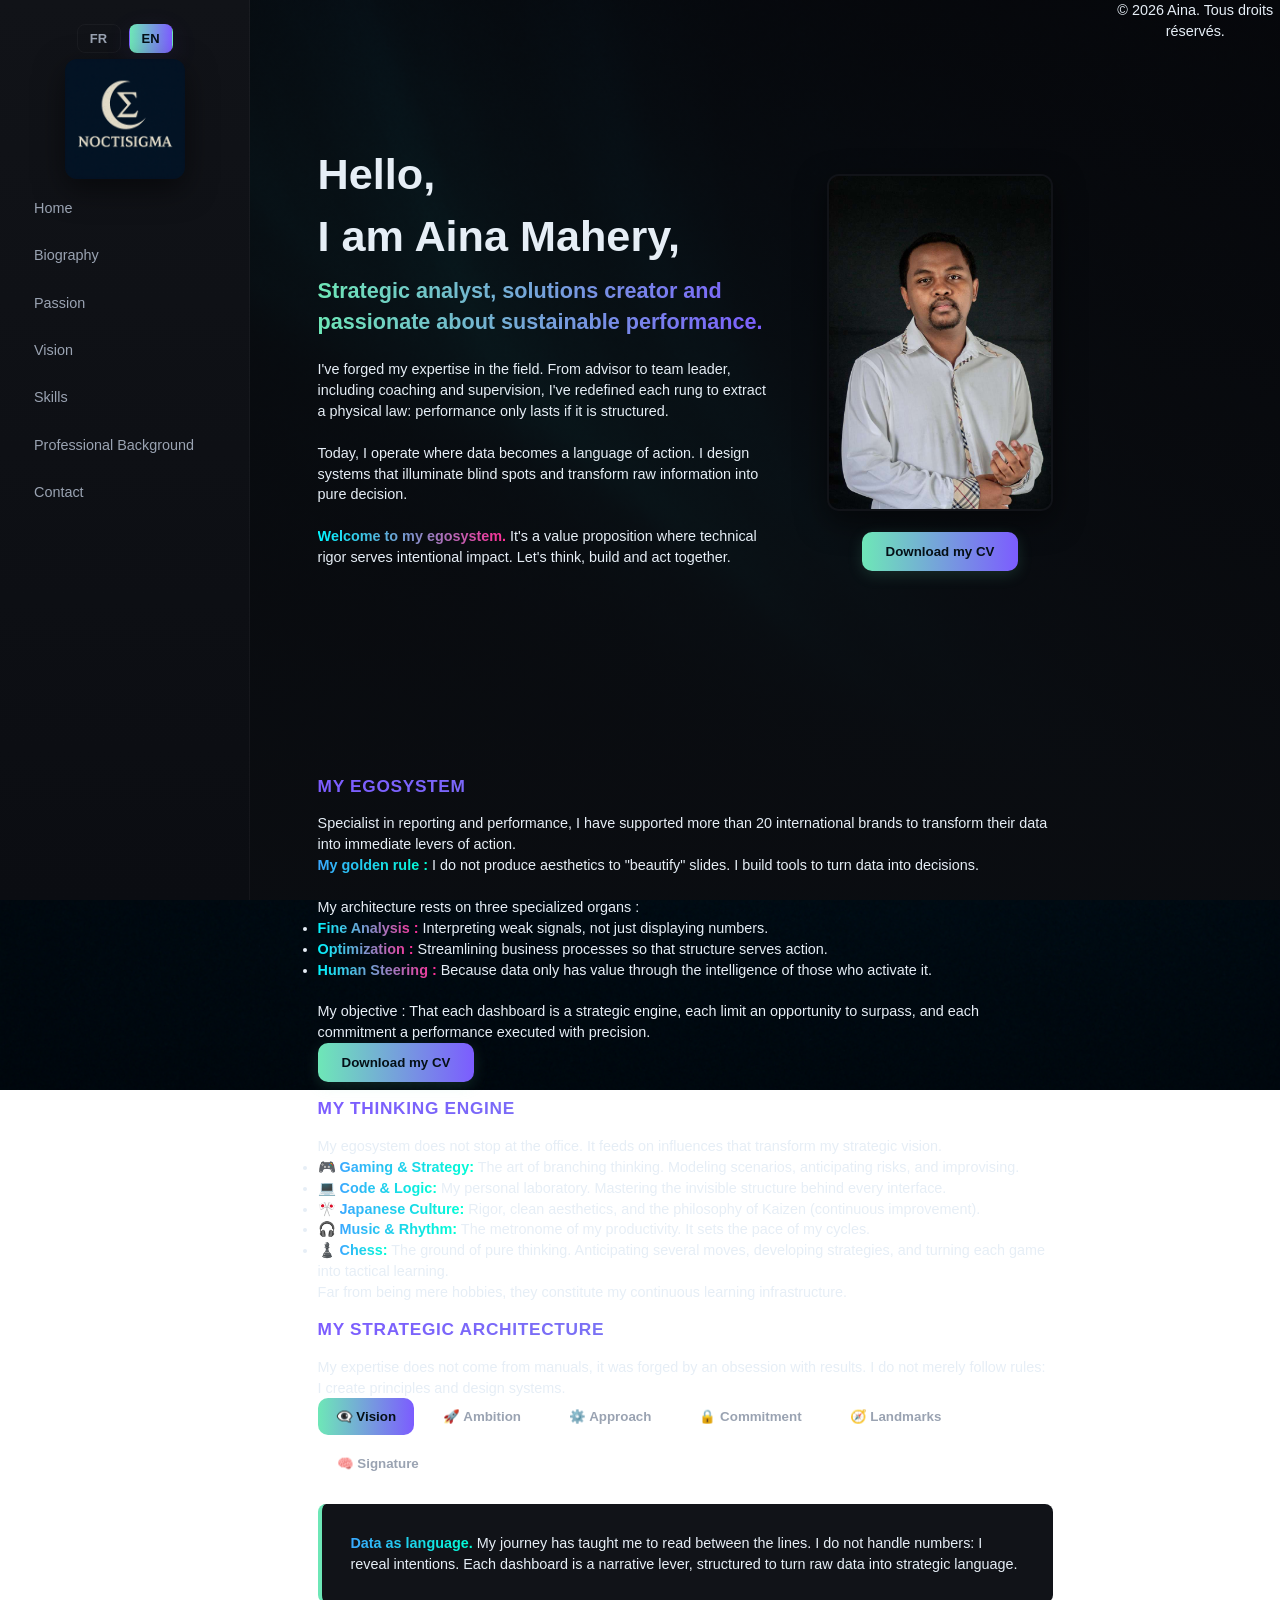
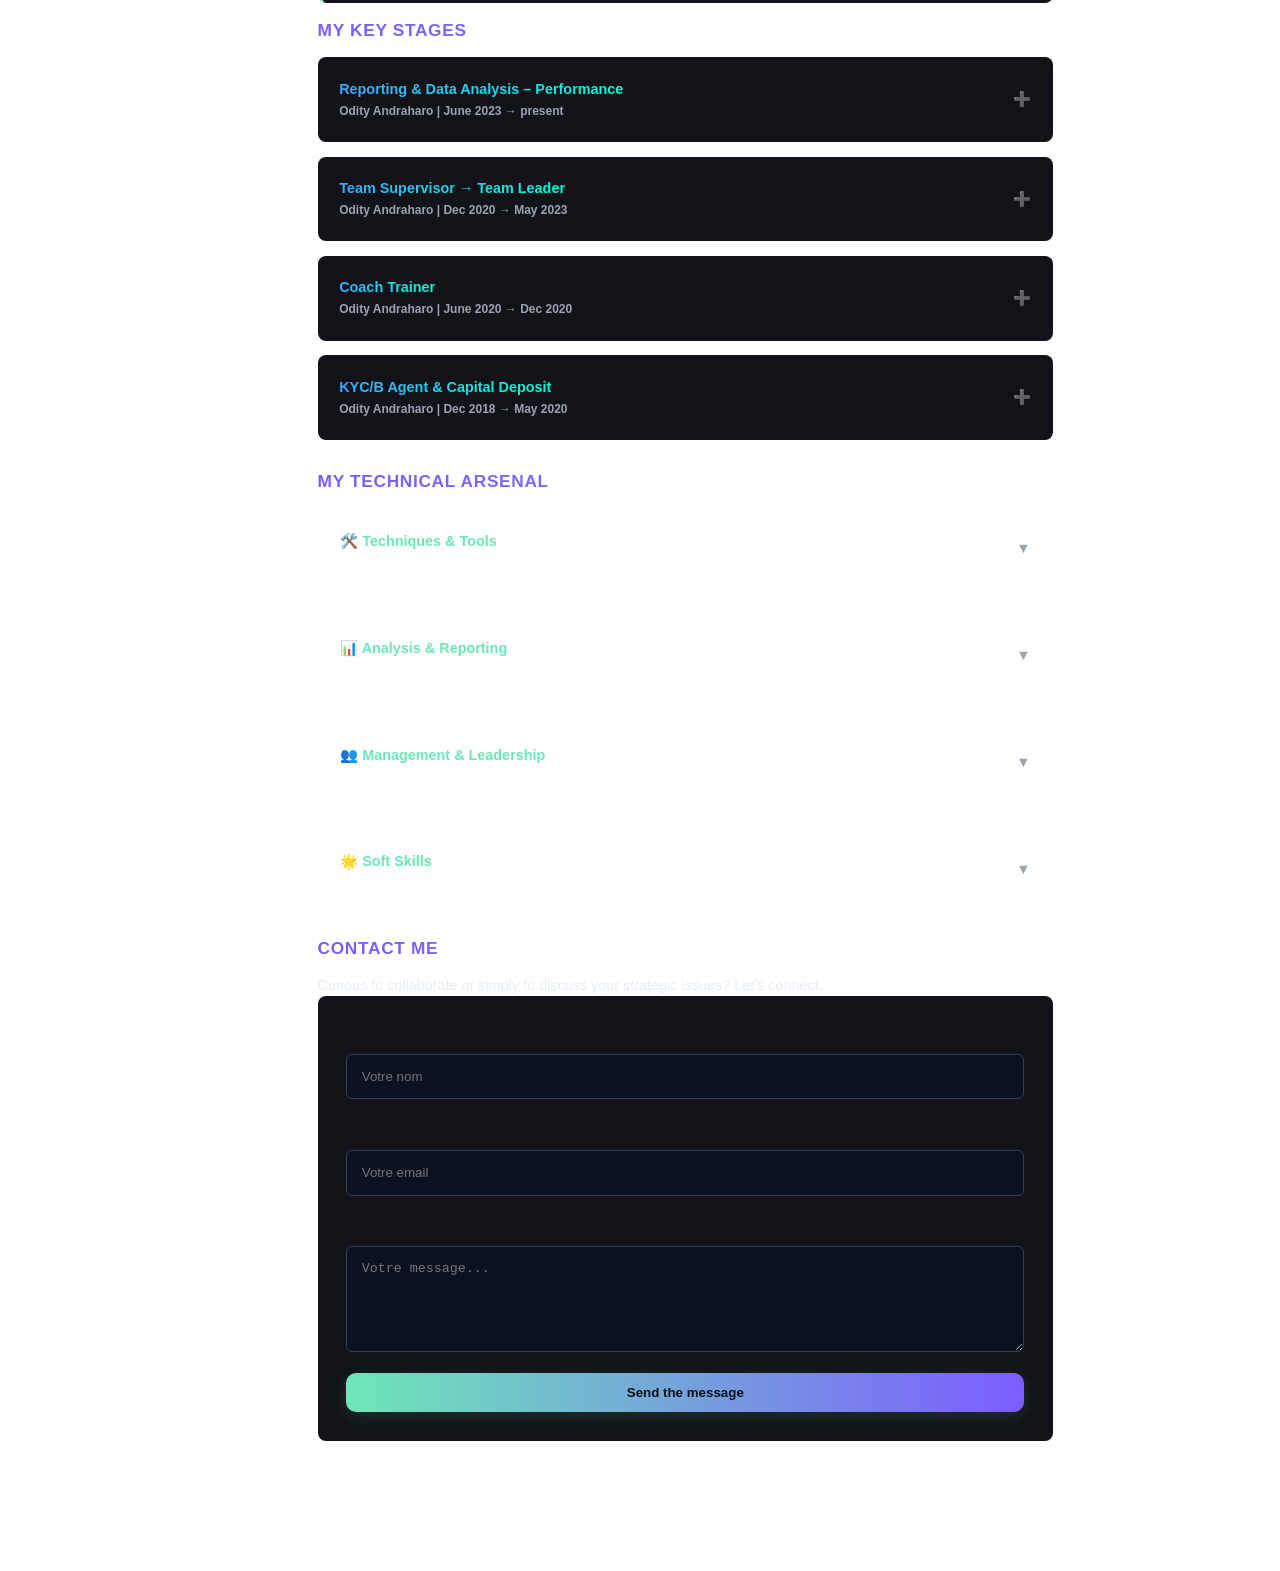
==== commit 1a8aeb06: "Revise index.html for SEO and content updates Updated the HTML structure and meta tags for improved " ====
--- a/index.html
+++ b/index.html
@@ -2,12 +2,67 @@
 <html lang="fr">
 <head>
   <meta charset="UTF-8">
-  <meta name="viewport" content="width=device-width, initial-scale=1.0, maximum-scale=1.0, user-scalable=no">
-  <title>Noctisigma - Portfolio</title>
-  <meta name="description" content="Portfolio d'analyste stratégique — reporting, optimisation et solutions data.">
-  <link rel="icon" href="favicon.ico" />
-  <link rel="stylesheet" href="form-pt.css" />
+  <meta http-equiv="X-UA-Compatible" content="IE=edge">
+  <meta name="viewport" content="width=device-width, initial-scale=1">
+
+  <title>Aina Mahery — Noctisigma</title>
+  <meta name="application-name" content="Aina Mahery">
+  <meta name="author" content="Aina Mahery">
+
+  <meta name="description" content="Aina Mahery — Analyste stratégique : reporting, optimisation et solutions data. Tableau de bord, automatisation et conseil.">
+  <meta name="keywords" content="reporting, data, analytics, Power BI, Excel, performance, tableau de bord, Aina Mahery">
+  <link rel="canonical" href="https://aina-mahery.github.io/Portfolio/">
+
+  <meta name="robots" content="index,follow">
+  <meta name="googlebot" content="index,follow">
+
+  <meta property="og:type" content="website">
+  <meta property="og:locale" content="fr_FR">
+  <meta property="og:site_name" content="Noctisigma">
+  <meta property="og:title" content="Aina Mahery — Analyste stratégique">
+  <meta property="og:description" content="Reporting, optimisation et solutions data. Tableau de bord & automatisation pour une performance durable.">
+  <meta property="og:url" content="https://aina-mahery.github.io/Portfolio/">
+  <meta property="og:image" content="https://aina-mahery.github.io/Portfolio/logo-noctisigma.png">
+  <meta property="og:image:alt" content="Logo Noctisigma - Aina Mahery">
+  <meta property="og:image:width" content="1200">
+  <meta property="og:image:height" content="630">
+
+  <meta name="twitter:card" content="summary_large_image">
+  <meta name="twitter:title" content="Aina Mahery — Analyste stratégique">
+  <meta name="twitter:description" content="Reporting, optimisation et solutions data.">
+  <meta name="twitter:image" content="https://aina-mahery.github.io/Portfolio/logo-noctisigma.png">
+
+  <link rel="icon" href="https://aina-mahery.github.io/Portfolio/logo-noctisigma.png" type="image/png">
+  <link rel="icon" href="https://aina-mahery.github.io/Portfolio/favicon.ico" sizes="16x16 32x32">
+  <link rel="apple-touch-icon" href="https://aina-mahery.github.io/Portfolio/apple-touch-icon.png" sizes="180x180">
+  <link rel="manifest" href="https://aina-mahery.github.io/Portfolio/site.webmanifest">
+  <meta name="theme-color" content="#0d1220">
+
+  <link rel="mask-icon" href="https://aina-mahery.github.io/Portfolio/logo-noctisigma.svg" color="#0d1220">
+
+  <meta name="msapplication-TileColor" content="#0d1220">
+  <meta name="msapplication-TileImage" content="https://aina-mahery.github.io/Portfolio/mstile-150x150.png">
+
+  <link rel="preconnect" href="https://fonts.gstatic.com" crossorigin>
+  <link rel="preload" href="https://aina-mahery.github.io/Portfolio/form-pt.css" as="style" onload="this.rel='stylesheet'">
+  <noscript><link rel="stylesheet" href="https://aina-mahery.github.io/Portfolio/form-pt.css"></noscript>
+
+  <script type="application/ld+json">
+  {
+    "@context": "https://schema.org",
+    "@type": "Person",
+    "name": "Aina Mahery",
+    "url": "https://aina-mahery.github.io/Portfolio/",
+    "image": "https://aina-mahery.github.io/Portfolio/logo-noctisigma.png",
+    "jobTitle": "Analyste stratégique",
+    "description": "Analyste stratégique — reporting, optimisation et solutions data.",
+    "sameAs": [
+      "https://www.linkedin.com/in/aina-mahery-390314296"
+    ]
+  }
+  </script>
 </head>
+
 <body>
   <button class="menu-toggle" id="menu-toggle">MENU</button>
   <header>
@@ -47,7 +102,7 @@
 
       <div class="right">
         <img src="photo-aina.JPEG" alt="Photo de Aina" class="photo" />
- <button id="download-cv-btn" class="download-cv" type="button" aria-label="Télécharger le CV"></button>
+<button class="download-cv download-cv-btn" type="button" aria-label="Télécharger le CV"></button>
       </div>
     </section>
 
@@ -55,7 +110,7 @@
     <section class="content">
       <h3 id="about-title" class="gradient-text"></h3>
       <p id="about-text"></p>
-  <button id="download-cv-btn" class="download-cv" type="button" aria-label="Télécharger le CV"></button>
+ <button class="download-cv download-cv-btn" type="button" aria-label="Télécharger le CV">></button>
 
 
       <h3 id="passion-title" class="gradient-text"></h3>
@@ -131,3 +186,5 @@
 
 
 
+
+
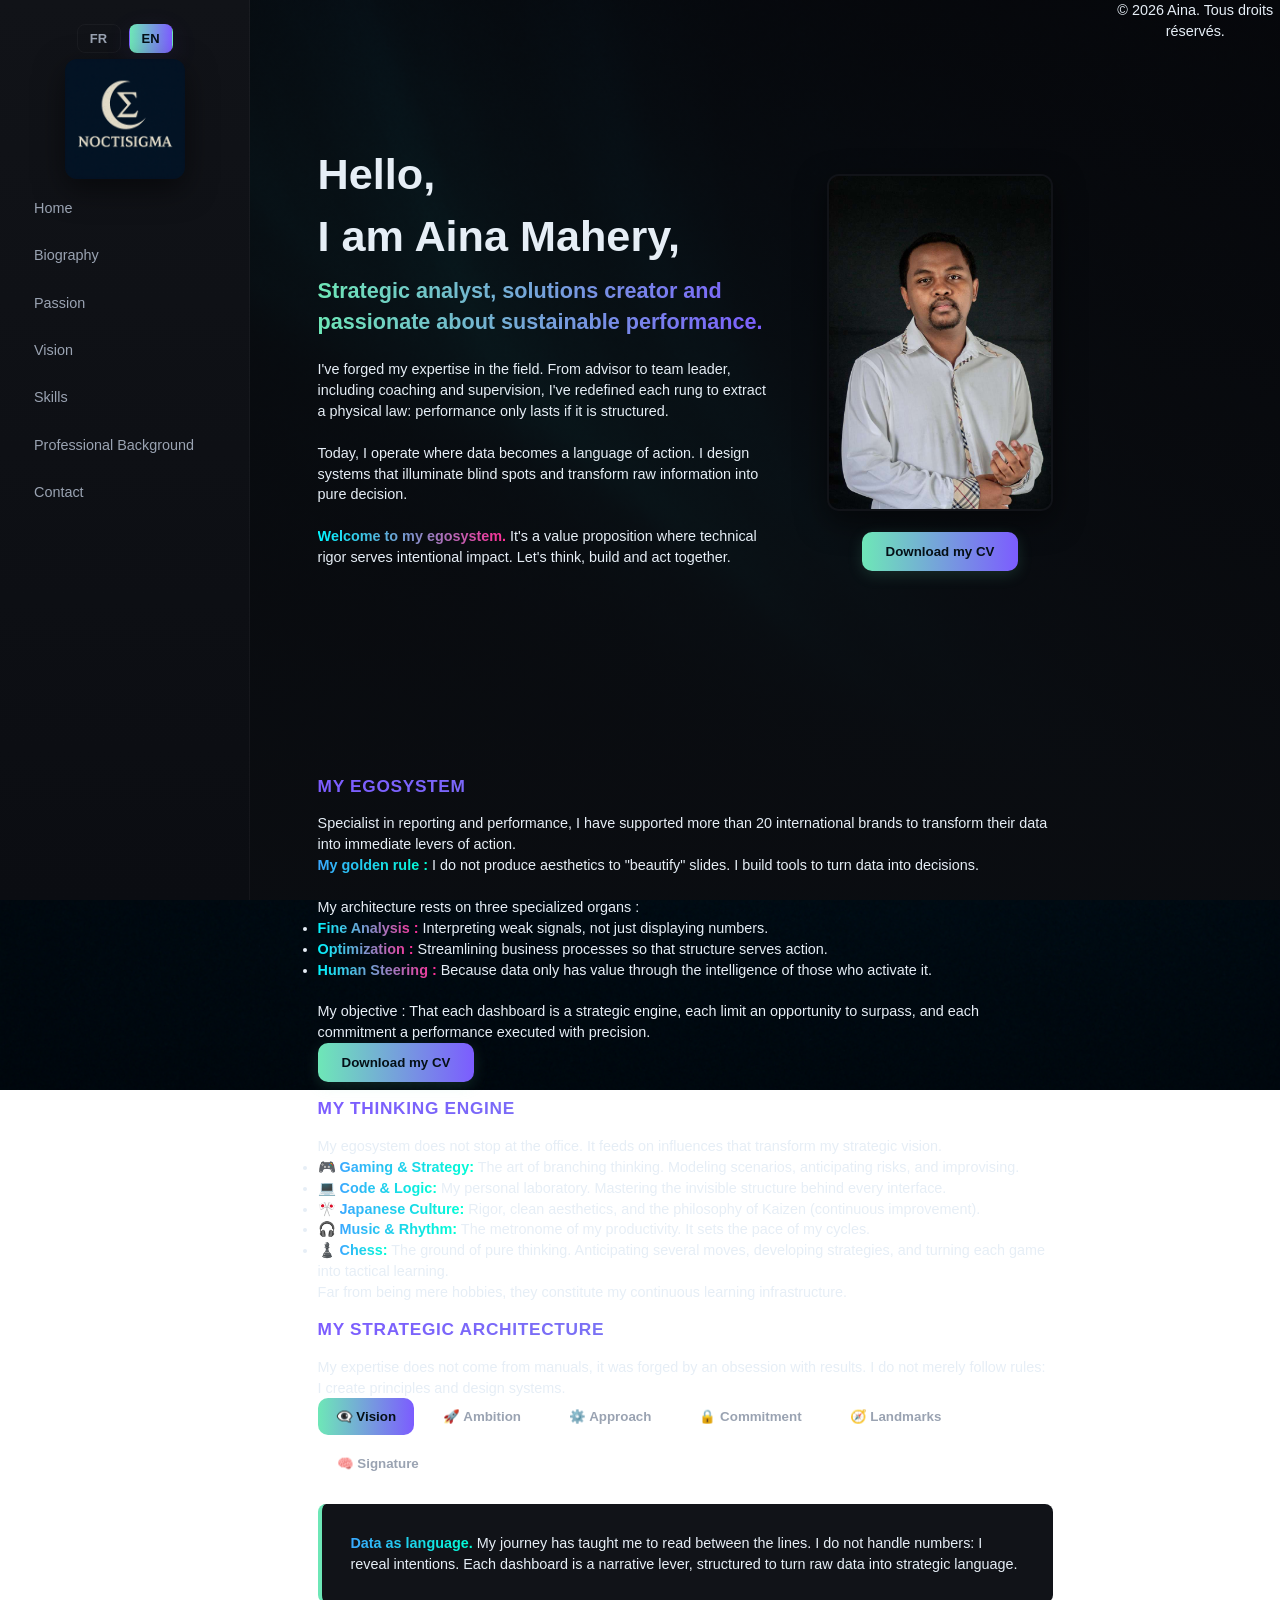
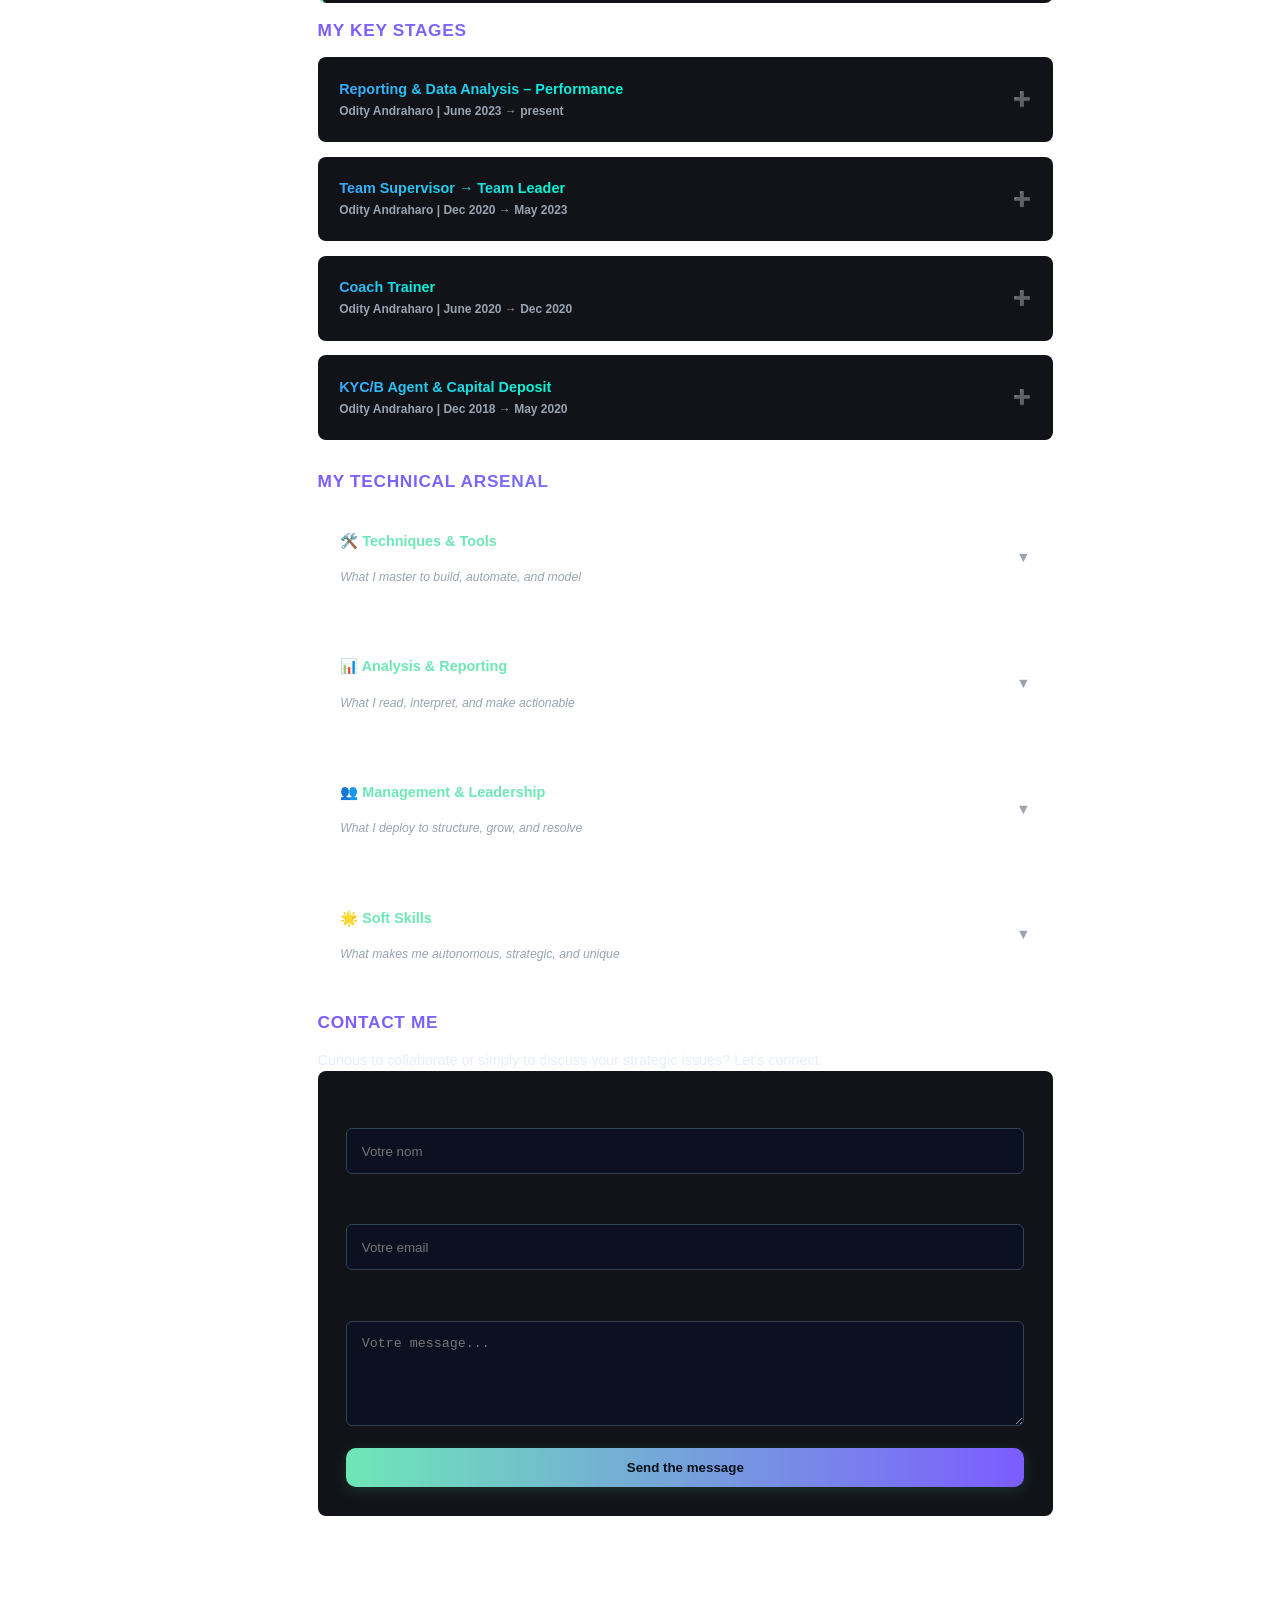
==== commit f7cd78d5: "final version" ====
--- a/index.html
+++ b/index.html
@@ -2,47 +2,44 @@
 <html lang="fr">
 <head>
   <meta charset="UTF-8">
-  <meta http-equiv="X-UA-Compatible" content="IE=edge">
   <meta name="viewport" content="width=device-width, initial-scale=1">
 
-  <title>Aina Mahery — Noctisigma</title>
+  <title>Aina Mahery | Analyste Stratégique & Data — Noctisigma</title>
   <meta name="application-name" content="Aina Mahery">
   <meta name="author" content="Aina Mahery">
 
-  <meta name="description" content="Aina Mahery — Analyste stratégique : reporting, optimisation et solutions data. Tableau de bord, automatisation et conseil.">
-  <meta name="keywords" content="reporting, data, analytics, Power BI, Excel, performance, tableau de bord, Aina Mahery">
+  <meta name="description" content="Aina Mahery — Analyste stratégique : reporting, optimisation et solutions data. Création de tableaux de bord (Power BI, Excel), automatisation et conseil.">
   <link rel="canonical" href="https://aina-mahery.github.io/Portfolio/">
 
-  <meta name="robots" content="index,follow">
-  <meta name="googlebot" content="index,follow">
+  <meta name="robots" content="index, follow, max-snippet:-1, max-image-preview:large, max-video-preview:-1">
 
   <meta property="og:type" content="website">
   <meta property="og:locale" content="fr_FR">
   <meta property="og:site_name" content="Noctisigma">
-  <meta property="og:title" content="Aina Mahery — Analyste stratégique">
+  <meta property="og:title" content="Aina Mahery | Analyste Stratégique & Data">
   <meta property="og:description" content="Reporting, optimisation et solutions data. Tableau de bord & automatisation pour une performance durable.">
   <meta property="og:url" content="https://aina-mahery.github.io/Portfolio/">
   <meta property="og:image" content="https://aina-mahery.github.io/Portfolio/logo-noctisigma.png">
-  <meta property="og:image:alt" content="Logo Noctisigma - Aina Mahery">
+  <meta property="og:image:alt" content="Logo Noctisigma - Aina Mahery, Analyste Data">
   <meta property="og:image:width" content="1200">
   <meta property="og:image:height" content="630">
 
   <meta name="twitter:card" content="summary_large_image">
-  <meta name="twitter:title" content="Aina Mahery — Analyste stratégique">
-  <meta name="twitter:description" content="Reporting, optimisation et solutions data.">
+  <meta name="twitter:title" content="Aina Mahery | Analyste Stratégique & Data">
+  <meta name="twitter:description" content="Reporting, optimisation et solutions data pour booster votre performance.">
   <meta name="twitter:image" content="https://aina-mahery.github.io/Portfolio/logo-noctisigma.png">
+  <meta name="twitter:image:alt" content="Logo Noctisigma">
 
   <link rel="icon" href="https://aina-mahery.github.io/Portfolio/logo-noctisigma.png" type="image/png">
   <link rel="icon" href="https://aina-mahery.github.io/Portfolio/favicon.ico" sizes="16x16 32x32">
   <link rel="apple-touch-icon" href="https://aina-mahery.github.io/Portfolio/apple-touch-icon.png" sizes="180x180">
   <link rel="manifest" href="https://aina-mahery.github.io/Portfolio/site.webmanifest">
   <meta name="theme-color" content="#0d1220">
-
   <link rel="mask-icon" href="https://aina-mahery.github.io/Portfolio/logo-noctisigma.svg" color="#0d1220">
-
   <meta name="msapplication-TileColor" content="#0d1220">
   <meta name="msapplication-TileImage" content="https://aina-mahery.github.io/Portfolio/mstile-150x150.png">
 
+  <link rel="preconnect" href="https://fonts.googleapis.com">
   <link rel="preconnect" href="https://fonts.gstatic.com" crossorigin>
   <link rel="preload" href="https://aina-mahery.github.io/Portfolio/form-pt.css" as="style" onload="this.rel='stylesheet'">
   <noscript><link rel="stylesheet" href="https://aina-mahery.github.io/Portfolio/form-pt.css"></noscript>
@@ -54,8 +51,16 @@
     "name": "Aina Mahery",
     "url": "https://aina-mahery.github.io/Portfolio/",
     "image": "https://aina-mahery.github.io/Portfolio/logo-noctisigma.png",
-    "jobTitle": "Analyste stratégique",
-    "description": "Analyste stratégique — reporting, optimisation et solutions data.",
+    "jobTitle": "Analyste Stratégique et Data",
+    "description": "Analyste stratégique spécialisé en reporting, optimisation et solutions data.",
+    "knowsAbout": [
+      "Data Analytics",
+      "Business Intelligence",
+      "Power BI",
+      "Microsoft Excel",
+      "Création de tableaux de bord",
+      "Reporting stratégique"
+    ],
     "sameAs": [
       "https://www.linkedin.com/in/aina-mahery-390314296"
     ]
@@ -188,3 +193,4 @@
 
 
 
+
